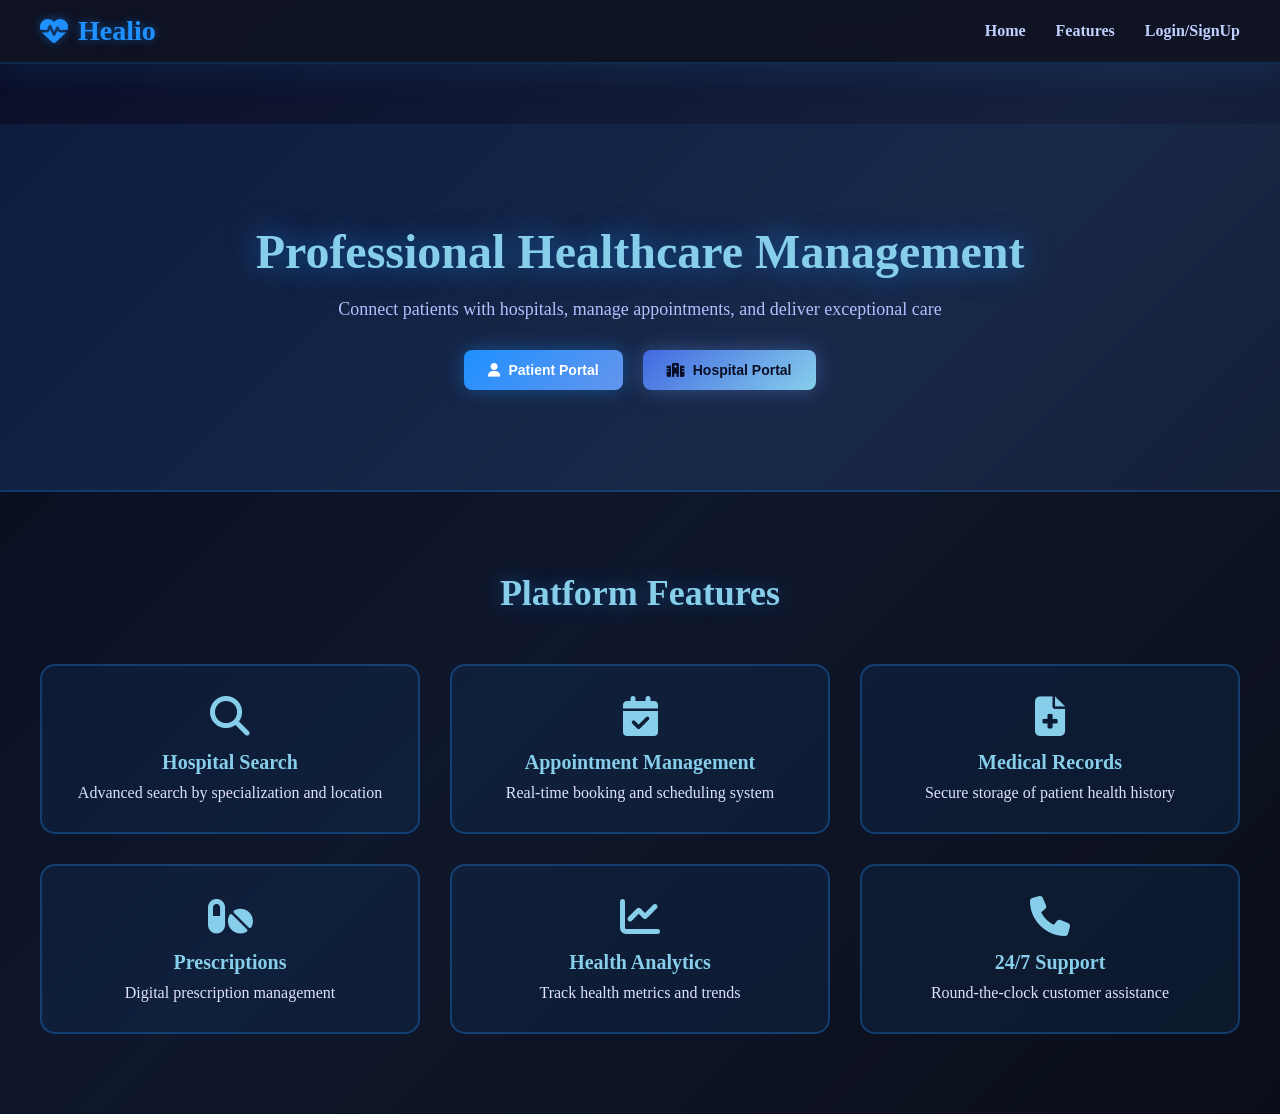
==== index.html @ 97d95d9b "Add files via upload" ====
﻿<!DOCTYPE html>
<html lang="en">
<head>
  <meta charset="UTF-8" />
  <meta name="viewport" content="width=device-width, initial-scale=1.0" />
  <title>Healio - Professional Healthcare Management</title>
  <link rel="stylesheet" href="style.css" />
  <link rel="stylesheet" href="https://cdnjs.cloudflare.com/ajax/libs/font-awesome/6.5.0/css/all.min.css" />
</head>
<body>

<!-- ECG Pulse Background -->
<svg class="ecg-bg" viewBox="0 0 1000 100">
  <defs>
    <linearGradient id="ecgGradient" x1="0%" y1="0%" x2="100%" y2="0%">
      <stop offset="0%" style="stop-color:#1e90ff;stop-opacity:0.3" />
      <stop offset="50%" style="stop-color:#87ceeb;stop-opacity:0.6" />
      <stop offset="100%" style="stop-color:#1e90ff;stop-opacity:0.3" />
    </linearGradient>
  </defs>
  <polyline class="ecg-line" points="0,50 50,50 60,40 70,60 80,50 130,50 140,45 150,55 160,50 210,50 220,30 230,70 240,50 290,50 300,50 350,50 400,50 450,50 500,50 550,50 600,50 650,50 700,50 750,50 800,50 850,50 900,50 950,50 1000,50" fill="none" stroke="url(#ecgGradient)" stroke-width="2"/>
</svg>

<!-- Navigation -->
<nav class="professional-nav">
  <div class="nav-left">
    <div class="logo">
      <i class="fas fa-heartbeat"></i>
      <span>Healio</span>
    </div>
  </div>
  <ul id="menu" class="nav-menu">
    <li><a href="#hero">Home</a></li>
    <li><a href="#features">Features</a></li>
    <li><a href="login.html">Login/SignUp</a></li>
  </ul>
  <div class="menuBtn" onclick="toggleMenu()">
    <i class="fas fa-bars"></i>
  </div>
</nav>

<!-- Public Area -->
<div id="publicArea">
  <section id="hero" class="hero-section">
    <div class="hero-content">
      <h1>Professional Healthcare Management</h1>
      <p>Connect patients with hospitals, manage appointments, and deliver exceptional care</p>
      <div class="hero-buttons">
        <button class="btn btn-primary" onclick="openModal('\''patientModal'\'')"><i class="fas fa-user"></i> Patient Portal</button>
        <button class="btn btn-secondary" onclick="openModal('\''hospitalModal'\'')"><i class="fas fa-hospital"></i> Hospital Portal</button>
      </div>
    </div>
  </section>

  <section id="features" class="features-section">
    <h2>Platform Features</h2>
    <div class="features-grid">
      <div class="feature-card">
        <i class="fas fa-search"></i>
        <h3>Hospital Search</h3>
        <p>Advanced search by specialization and location</p>
      </div>
      <div class="feature-card">
        <i class="fas fa-calendar-check"></i>
        <h3>Appointment Management</h3>
        <p>Real-time booking and scheduling system</p>
      </div>
      <div class="feature-card">
        <i class="fas fa-file-medical"></i>
        <h3>Medical Records</h3>
        <p>Secure storage of patient health history</p>
      </div>
      <div class="feature-card">
        <i class="fas fa-pills"></i>
        <h3>Prescriptions</h3>
        <p>Digital prescription management</p>
      </div>
      <div class="feature-card">
        <i class="fas fa-chart-line"></i>
        <h3>Health Analytics</h3>
        <p>Track health metrics and trends</p>
      </div>
      <div class="feature-card">
        <i class="fas fa-phone"></i>
        <h3>24/7 Support</h3>
        <p>Round-the-clock customer assistance</p>
      </div>
    </div>
  </section>
</div>

<!-- Patient Dashboard -->
<section id="patientDashboard" class="dashboard hidden">
  <div class="dashboard-header">
    <div class="header-left">
      <h2 id="welcomePatient" class="welcome-text"></h2>
      <p class="header-subtitle">Patient Health Management Portal</p>
    </div>
    <button class="btn btn-logout" onclick="logout()"><i class="fas fa-sign-out-alt"></i> Logout</button>
  </div>

  <div class="dashboard-content">
    <div class="dashboard-left">
      <!-- Hospital Search -->
      <div class="card search-card">
        <h3><i class="fas fa-hospital"></i> Find Hospitals</h3>
        <div class="search-box">
          <input type="text" id="searchInput" placeholder="Search by service (fever, surgery, dental...)" />
          <button class="btn btn-search" onclick="searchHospital()"><i class="fas fa-search"></i></button>
        </div>
      </div>

      <!-- Search Results -->
      <div id="results" class="results-container"></div>
    </div>

    <div class="dashboard-right">
      <!-- Scheduled Appointments -->
      <div class="card appointments-card">
        <h3><i class="fas fa-calendar-check"></i> My Appointments</h3>
        <div id="meetingBox" class="appointments-list">
          <p class="empty-state">No appointments scheduled</p>
        </div>
      </div>

      <!-- Health Tips -->
      <div class="card health-tips-card">
        <h3><i class="fas fa-lightbulb"></i> Health Tips</h3>
        <div class="tips-container">
          <div class="tip">
            <i class="fas fa-droplet"></i>
            <p>Stay hydrated - drink 8 glasses of water daily</p>
          </div>
          <div class="tip">
            <i class="fas fa-running"></i>
            <p>Exercise for 30 minutes daily</p>
          </div>
          <div class="tip">
            <i class="fas fa-moon"></i>
            <p>Get 7-8 hours of quality sleep</p>
          </div>
        </div>
      </div>

      <!-- Medical Records -->
      <div class="card records-card">
        <h3><i class="fas fa-file-medical"></i> Medical Records</h3>
        <div id="medicalRecords" class="records-list">
          <p class="empty-state">No records available</p>
        </div>
      </div>
    </div>
  </div>
</section>

<!-- Hospital Dashboard -->
<section id="hospitalDashboard" class="dashboard hidden">
  <div class="dashboard-header">
    <div class="header-left">
      <h2 id="welcomeHospital" class="welcome-text"></h2>
      <p class="header-subtitle">Hospital Management Portal</p>
    </div>
    <button class="btn btn-logout" onclick="logout()"><i class="fas fa-sign-out-alt"></i> Logout</button>
  </div>

  <div class="dashboard-tabs">
    <button class="tab-btn active" onclick="switchTab('\''appointments'\'')"><i class="fas fa-calendar"></i> Appointments</button>
    <button class="tab-btn" onclick="switchTab('\''profile'\'')"><i class="fas fa-hospital"></i> Profile</button>
    <button class="tab-btn" onclick="switchTab('\''records'\'')"><i class="fas fa-files"></i> Patient Records</button>
    <button class="tab-btn" onclick="switchTab('\''prescriptions'\'')"><i class="fas fa-prescription-bottle"></i> Prescriptions</button>
  </div>

  <div class="dashboard-content hospital-content">
    <div id="appointments-tab" class="tab-content active">
      <div class="card">
        <h3><i class="fas fa-calendar-check"></i> Incoming Appointments</h3>
        <div id="hospitalAppointments" class="appointments-list">
          <p class="empty-state">No appointments</p>
        </div>
      </div>
    </div>

    <div id="profile-tab" class="tab-content hidden">
      <div class="card">
        <h3><i class="fas fa-hospital"></i> Hospital Profile</h3>
        <form id="hospitalProfileForm" onsubmit="event.preventDefault(); saveHospitalProfile()" class="profile-form">
          <div class="form-group">
            <label>Hospital Name</label>
            <input type="text" id="profileHospitalName" readonly class="form-input" />
          </div>
          <div class="form-group">
            <label>Email</label>
            <input type="email" id="profileHospitalEmail" class="form-input" />
          </div>
          <div class="form-group">
            <label>Services (comma separated)</label>
            <input type="text" id="profileHospitalServices" placeholder="fever, surgery, cardiology" class="form-input" />
          </div>
          <div class="form-group">
            <label>Address</label>
            <input type="text" id="profileHospitalAddress" placeholder="City Center, Street Name" class="form-input" />
          </div>
          <div class="form-group">
            <label>Distance (km)</label>
            <input type="number" step="0.1" id="profileHospitalDistance" placeholder="5.0" class="form-input" />
          </div>
          <div class="form-group">
            <label>Contact Number</label>
            <input type="tel" id="profileHospitalPhone" placeholder="+1234567890" class="form-input" />
          </div>
          <button type="submit" class="btn btn-primary"><i class="fas fa-save"></i> Save Profile</button>
        </form>
      </div>
    </div>

    <div id="records-tab" class="tab-content hidden">
      <div class="card">
        <h3><i class="fas fa-file-medical"></i> Patient Records</h3>
        <div id="hospitalRecords" class="records-list">
          <p class="empty-state">No patient records</p>
        </div>
      </div>
    </div>

    <div id="prescriptions-tab" class="tab-content hidden">
      <div class="card">
        <h3><i class="fas fa-prescription-bottle"></i> Issue Prescription</h3>
        <form id="prescriptionForm" onsubmit="event.preventDefault(); issuePrescription()" class="profile-form">
          <div class="form-group">
            <label>Patient Name</label>
            <input type="text" id="prescPatientName" placeholder="Enter patient name" class="form-input" />
          </div>
          <div class="form-group">
            <label>Diagnosis</label>
            <input type="text" id="prescDiagnosis" placeholder="Medical condition" class="form-input" />
          </div>
          <div class="form-group">
            <label>Medications</label>
            <textarea id="prescMedications" placeholder="List medications and dosage" class="form-input" rows="4"></textarea>
          </div>
          <button type="submit" class="btn btn-primary"><i class="fas fa-plus"></i> Issue Prescription</button>
        </form>
      </div>

      <div class="card">
        <h3>Issued Prescriptions</h3>
        <div id="issuedPrescriptions" class="records-list">
          <p class="empty-state">No prescriptions issued</p>
        </div>
      </div>
    </div>
  </div>
</section>

<!-- Patient Login Modal -->
<div class="modal" id="patientModal">
  <div class="modal-content">
    <div class="modal-header">
      <h2><i class="fas fa-user-md"></i> Patient Portal</h2>
      <span class="modal-close" onclick="closeModal('\''patientModal'\'')">&times;</span>
    </div>
    <form onsubmit="event.preventDefault(); patientLogin()" class="modal-form">
      <input type="text" id="pname" placeholder="Full Name" required />
      <input type="email" id="pemail" placeholder="Email Address" required />
      <input type="password" id="ppassword" placeholder="Password" required />
      <button type="submit" class="btn btn-primary btn-full"><i class="fas fa-sign-in-alt"></i> Login</button>
    </form>
  </div>
</div>

<!-- Hospital Login Modal -->
<div class="modal" id="hospitalModal">
  <div class="modal-content">
    <div class="modal-header">
      <h2><i class="fas fa-hospital"></i> Hospital Portal</h2>
      <span class="modal-close" onclick="closeModal('\''hospitalModal'\'')">&times;</span>
    </div>
    <form onsubmit="event.preventDefault(); hospitalLogin()" class="modal-form">
      <input type="text" id="hname" placeholder="Hospital Name" required />
      <input type="email" id="hemail" placeholder="Email Address" required />
      <input type="password" id="hpassword" placeholder="Password" required />
      <input type="text" id="hservices" placeholder="Services (fever, surgery, etc.)" />
      <input type="text" id="haddress" placeholder="Address" />
      <input type="number" id="hdistance" step="0.1" placeholder="Distance (km)" />
      <button type="submit" class="btn btn-primary btn-full"><i class="fas fa-sign-in-alt"></i> Login / Register</button>
    </form>
  </div>
</div>

<script src="script.js"></script>
</body>
</html>
---- style.css ----
﻿* {
  margin: 0;
  padding: 0;
  box-sizing: border-box;
}

body {
  font-family: '"'"'Segoe UI'"'"', Tahoma, Geneva, Verdana, sans-serif;
  background: linear-gradient(135deg, #0a0e27 0%, #16213e 50%, #0f1423 100%);
  color: #e0e0ff;
  overflow-x: hidden;
  min-height: 100vh;
  position: relative;
}

/* ECG Background Animation */
.ecg-bg {
  position: fixed;
  top: 0;
  left: 0;
  width: 100%;
  height: 60px;
  opacity: 0.15;
  z-index: 1;
  animation: ecgPulse 3s ease-in-out infinite;
}

.ecg-line {
  filter: drop-shadow(0 0 3px #1e90ff);
  animation: ecgDraw 4s linear infinite;
}

@keyframes ecgPulse {
  0%, 100% { opacity: 0.1; }
  50% { opacity: 0.25; }
}

@keyframes ecgDraw {
  0% { stroke-dashoffset: 1000; }
  100% { stroke-dashoffset: 0; }
}

/* Professional Navigation */
.professional-nav {
  background: rgba(15, 20, 35, 0.95);
  backdrop-filter: blur(10px);
  border-bottom: 2px solid rgba(30, 144, 255, 0.2);
  padding: 15px 40px;
  display: flex;
  justify-content: space-between;
  align-items: center;
  position: sticky;
  top: 0;
  z-index: 1000;
  box-shadow: 0 10px 30px rgba(30, 144, 255, 0.1);
}

.logo {
  font-size: 28px;
  font-weight: 800;
  color: #1e90ff;
  text-shadow: 0 0 10px rgba(30, 144, 255, 0.5);
  display: flex;
  align-items: center;
  gap: 10px;
}

.logo i {
  animation: heartbeat 1.5s ease-in-out infinite;
}

@keyframes heartbeat {
  0%, 100% { transform: scale(1); }
  50% { transform: scale(1.2); }
}

.nav-menu {
  display: flex;
  list-style: none;
  gap: 30px;
  align-items: center;
}

.nav-menu a {
  color: #c0d0ff;
  text-decoration: none;
  font-weight: 600;
  transition: all 0.3s;
  position: relative;
}

.nav-menu a::after {
  content: '';
  position: absolute;
  bottom: -5px;
  left: 0;
  width: 0;
  height: 2px;
  background: #1e90ff;
  transition: width 0.3s;
}

.nav-menu a:hover::after {
  width: 100%;
}

.menuBtn {
  display: none;
  font-size: 24px;
  color: #1e90ff;
  cursor: pointer;
}

/* Buttons */
.btn {
  padding: 12px 24px;
  border: none;
  border-radius: 8px;
  font-weight: 600;
  cursor: pointer;
  transition: all 0.3s;
  font-size: 14px;
  display: inline-flex;
  align-items: center;
  gap: 8px;
}

.btn-primary {
  background: linear-gradient(135deg, #1e90ff 0%, #6495ed 100%);
  color: #ffffff;
  box-shadow: 0 0 20px rgba(30, 144, 255, 0.4);
}

.btn-primary:hover {
  transform: translateY(-3px);
  box-shadow: 0 0 30px rgba(30, 144, 255, 0.7);
}

.btn-secondary {
  background: linear-gradient(135deg, #4169e1 0%, #87ceeb 100%);
  color: #0a0e27;
  box-shadow: 0 0 20px rgba(100, 149, 237, 0.4);
}

.btn-secondary:hover {
  transform: translateY(-3px);
  box-shadow: 0 0 30px rgba(100, 149, 237, 0.7);
}

.btn-search {
  background: #1e90ff !important;
  color: #ffffff !important;
  padding: 10px 16px !important;
}

.btn-logout {
  background: rgba(255, 100, 100, 0.2) !important;
  color: #ff6464 !important;
  border: 1px solid #ff6464;
}

.btn-logout:hover {
  background: rgba(255, 100, 100, 0.4) !important;
}

.btn-full {
  width: 100%;
  justify-content: center;
}

/* Hero Section */
.hero-section {
  padding: 100px 40px;
  text-align: center;
  background: linear-gradient(135deg, rgba(30, 144, 255, 0.1) 0%, rgba(70, 130, 180, 0.05) 100%);
  border-bottom: 2px solid rgba(30, 144, 255, 0.2);
  margin-top: 60px;
}

.hero-content h1 {
  font-size: 48px;
  color: #87ceeb;
  text-shadow: 0 0 30px rgba(30, 144, 255, 0.6);
  margin-bottom: 20px;
}

.hero-content p {
  font-size: 18px;
  color: #b0c0ff;
  margin-bottom: 30px;
}

.hero-buttons {
  display: flex;
  gap: 20px;
  justify-content: center;
  flex-wrap: wrap;
}

/* Features Section */
.features-section {
  padding: 80px 40px;
  background: rgba(0, 0, 0, 0.3);
}

.features-section h2 {
  font-size: 36px;
  text-align: center;
  margin-bottom: 50px;
  color: #87ceeb;
  text-shadow: 0 0 20px rgba(30, 144, 255, 0.4);
}

.features-grid {
  display: grid;
  grid-template-columns: repeat(auto-fit, minmax(280px, 1fr));
  gap: 30px;
}

.feature-card {
  background: rgba(30, 144, 255, 0.08);
  border: 2px solid rgba(30, 144, 255, 0.3);
  border-radius: 15px;
  padding: 30px;
  text-align: center;
  transition: all 0.3s;
  cursor: pointer;
}

.feature-card:hover {
  transform: translateY(-10px);
  border-color: #1e90ff;
  box-shadow: 0 20px 40px rgba(30, 144, 255, 0.4);
}

.feature-card i {
  font-size: 40px;
  color: #87ceeb;
  margin-bottom: 15px;
}

.feature-card h3 {
  font-size: 20px;
  margin-bottom: 10px;
  color: #87ceeb;
}

/* Modals */
.modal {
  display: none;
  position: fixed;
  top: 0;
  left: 0;
  width: 100%;
  height: 100%;
  background: rgba(0, 0, 0, 0.8);
  justify-content: center;
  align-items: center;
  z-index: 2000;
  backdrop-filter: blur(5px);
}

.modal.show {
  display: flex;
}

.modal-content {
  background: linear-gradient(135deg, #0a0e27 0%, #16213e 100%);
  border: 2px solid rgba(30, 144, 255, 0.4);
  border-radius: 20px;
  padding: 40px;
  max-width: 500px;
  width: 90%;
  box-shadow: 0 0 50px rgba(30, 144, 255, 0.4);
  animation: slideIn 0.3s ease-out;
}

@keyframes slideIn {
  from {
    opacity: 0;
    transform: translateY(-50px);
  }
  to {
    opacity: 1;
    transform: translateY(0);
  }
}

.modal-header {
  display: flex;
  justify-content: space-between;
  align-items: center;
  margin-bottom: 30px;
  border-bottom: 2px solid rgba(30, 144, 255, 0.2);
  padding-bottom: 20px;
}

.modal-header h2 {
  color: #87ceeb;
  font-size: 24px;
  text-shadow: 0 0 10px rgba(30, 144, 255, 0.5);
}

.modal-close {
  font-size: 32px;
  color: #ff6464;
  cursor: pointer;
  transition: all 0.3s;
}

.modal-close:hover {
  transform: scale(1.2);
  text-shadow: 0 0 10px rgba(255, 100, 100, 0.6);
}

.modal-form {
  display: flex;
  flex-direction: column;
  gap: 15px;
}

.modal-form input,
.modal-form textarea {
  padding: 12px;
  border: 2px solid rgba(30, 144, 255, 0.2);
  border-radius: 8px;
  background: rgba(30, 144, 255, 0.08);
  color: #e0e0ff;
  font-size: 14px;
  transition: all 0.3s;
}

.modal-form input:focus,
.modal-form textarea:focus {
  outline: none;
  border-color: #1e90ff;
  box-shadow: 0 0 10px rgba(30, 144, 255, 0.4);
  background: rgba(30, 144, 255, 0.12);
}

/* Dashboard */
.dashboard {
  padding: 40px;
  margin-top: 60px;
  min-height: 100vh;
}

.dashboard-header {
  display: flex;
  justify-content: space-between;
  align-items: flex-start;
  margin-bottom: 40px;
  padding: 30px;
  background: linear-gradient(135deg, rgba(30, 144, 255, 0.12) 0%, rgba(100, 149, 237, 0.08) 100%);
  border-radius: 15px;
  border: 2px solid rgba(30, 144, 255, 0.3);
}

.welcome-text {
  color: #87ceeb;
  font-size: 32px;
  text-shadow: 0 0 20px rgba(30, 144, 255, 0.5);
  margin-bottom: 10px;
}

.header-subtitle {
  color: #a0b0ff;
  font-size: 14px;
}

/* Dashboard Tabs */
.dashboard-tabs {
  display: flex;
  gap: 15px;
  margin-bottom: 30px;
  overflow-x: auto;
  padding-bottom: 10px;
}

.tab-btn {
  padding: 12px 20px;
  background: rgba(30, 144, 255, 0.1);
  border: 2px solid rgba(30, 144, 255, 0.2);
  border-radius: 8px;
  color: #a0b0ff;
  cursor: pointer;
  transition: all 0.3s;
  font-weight: 600;
  white-space: nowrap;
  display: flex;
  align-items: center;
  gap: 8px;
}

.tab-btn.active {
  background: linear-gradient(135deg, #1e90ff 0%, #6495ed 100%);
  color: #ffffff;
  border-color: #1e90ff;
  box-shadow: 0 0 20px rgba(30, 144, 255, 0.6);
}

.tab-btn:hover {
  border-color: #1e90ff;
}

/* Dashboard Content */
.dashboard-content {
  display: grid;
  grid-template-columns: 2fr 1fr;
  gap: 30px;
}

.dashboard-left {
  display: flex;
  flex-direction: column;
  gap: 30px;
}

.dashboard-right {
  display: flex;
  flex-direction: column;
  gap: 30px;
}

.hospital-content {
  grid-template-columns: 1fr;
}

/* Cards */
.card {
  background: linear-gradient(135deg, rgba(30, 144, 255, 0.12) 0%, rgba(100, 149, 237, 0.08) 100%);
  border: 2px solid rgba(30, 144, 255, 0.3);
  border-radius: 15px;
  padding: 25px;
  box-shadow: 0 10px 30px rgba(30, 144, 255, 0.2);
  transition: all 0.3s;
}

.card:hover {
  border-color: #1e90ff;
  box-shadow: 0 10px 40px rgba(30, 144, 255, 0.3);
}

.card h3 {
  color: #87ceeb;
  font-size: 18px;
  margin-bottom: 20px;
  display: flex;
  align-items: center;
  gap: 10px;
  text-shadow: 0 0 10px rgba(30, 144, 255, 0.4);
}

/* Search Box */
.search-box {
  display: flex;
  gap: 10px;
}

.search-box input {
  flex: 1;
  padding: 12px;
  border: 2px solid rgba(30, 144, 255, 0.2);
  border-radius: 8px;
  background: rgba(30, 144, 255, 0.08);
  color: #e0e0ff;
}

.search-box input:focus {
  outline: none;
  border-color: #1e90ff;
  box-shadow: 0 0 15px rgba(30, 144, 255, 0.4);
}

/* Results Container */
.results-container {
  display: flex;
  flex-direction: column;
  gap: 15px;
}

.result {
  background: rgba(30, 144, 255, 0.12);
  border: 2px solid rgba(30, 144, 255, 0.3);
  border-radius: 10px;
  padding: 20px;
  transition: all 0.3s;
}

.result:hover {
  border-color: #1e90ff;
  box-shadow: 0 10px 30px rgba(30, 144, 255, 0.3);
  transform: translateX(5px);
}

.result h3 {
  color: #87ceeb;
  margin-bottom: 10px;
  font-size: 18px;
}

.result p {
  color: #b0c0ff;
  font-size: 14px;
  margin: 5px 0;
}

.result button {
  width: 100%;
  margin-top: 15px;
}

/* Appointments List */
.appointments-list {
  display: flex;
  flex-direction: column;
  gap: 15px;
}

.appointment-item {
  background: rgba(30, 144, 255, 0.1);
  border-left: 4px solid #1e90ff;
  border-radius: 8px;
  padding: 15px;
  transition: all 0.3s;
}

.appointment-item:hover {
  background: rgba(30, 144, 255, 0.18);
  transform: translateX(5px);
}

.appointment-item p {
  color: #c0d0ff;
  font-size: 14px;
  margin: 5px 0;
}

.appointment-item b {
  color: #87ceeb;
}

/* Empty State */
.empty-state {
  text-align: center;
  color: #808080;
  padding: 30px;
  font-style: italic;
}

/* Form Groups */
.form-group {
  display: flex;
  flex-direction: column;
  gap: 8px;
}

.form-group label {
  color: #a0b0ff;
  font-weight: 600;
  font-size: 14px;
}

.form-input {
  padding: 12px;
  border: 2px solid rgba(30, 144, 255, 0.2);
  border-radius: 8px;
  background: rgba(30, 144, 255, 0.08);
  color: #e0e0ff;
  font-size: 14px;
  transition: all 0.3s;
}

.form-input:focus {
  outline: none;
  border-color: #1e90ff;
  box-shadow: 0 0 15px rgba(30, 144, 255, 0.4);
  background: rgba(30, 144, 255, 0.12);
}

.form-input:read-only {
  background: rgba(0, 0, 0, 0.3);
  color: #808080;
  cursor: not-allowed;
}

/* Health Tips */
.tips-container {
  display: flex;
  flex-direction: column;
  gap: 15px;
}

.tip {
  display: flex;
  gap: 15px;
  align-items: flex-start;
  padding: 15px;
  background: rgba(30, 144, 255, 0.1);
  border-radius: 8px;
  border-left: 4px solid #1e90ff;
}

.tip i {
  color: #1e90ff;
  font-size: 18px;
  flex-shrink: 0;
  margin-top: 3px;
}

.tip p {
  color: #b0c0ff;
  font-size: 14px;
}

.hidden {
  display: none !important;
}

.show {
  display: flex !important;
}

.tab-content {
  display: none;
}

.tab-content.active {
  display: block;
}

/* Responsive */
@media (max-width: 768px) {
  .professional-nav {
    padding: 15px 20px;
  }

  .nav-menu {
    display: none;
  }

  .menuBtn {
    display: block;
  }

  .dashboard-content {
    grid-template-columns: 1fr;
  }

  .hero-content h1 {
    font-size: 32px;
  }

  .modal-content {
    padding: 30px 20px;
  }

  .dashboard-header {
    flex-direction: column;
    gap: 20px;
  }
}
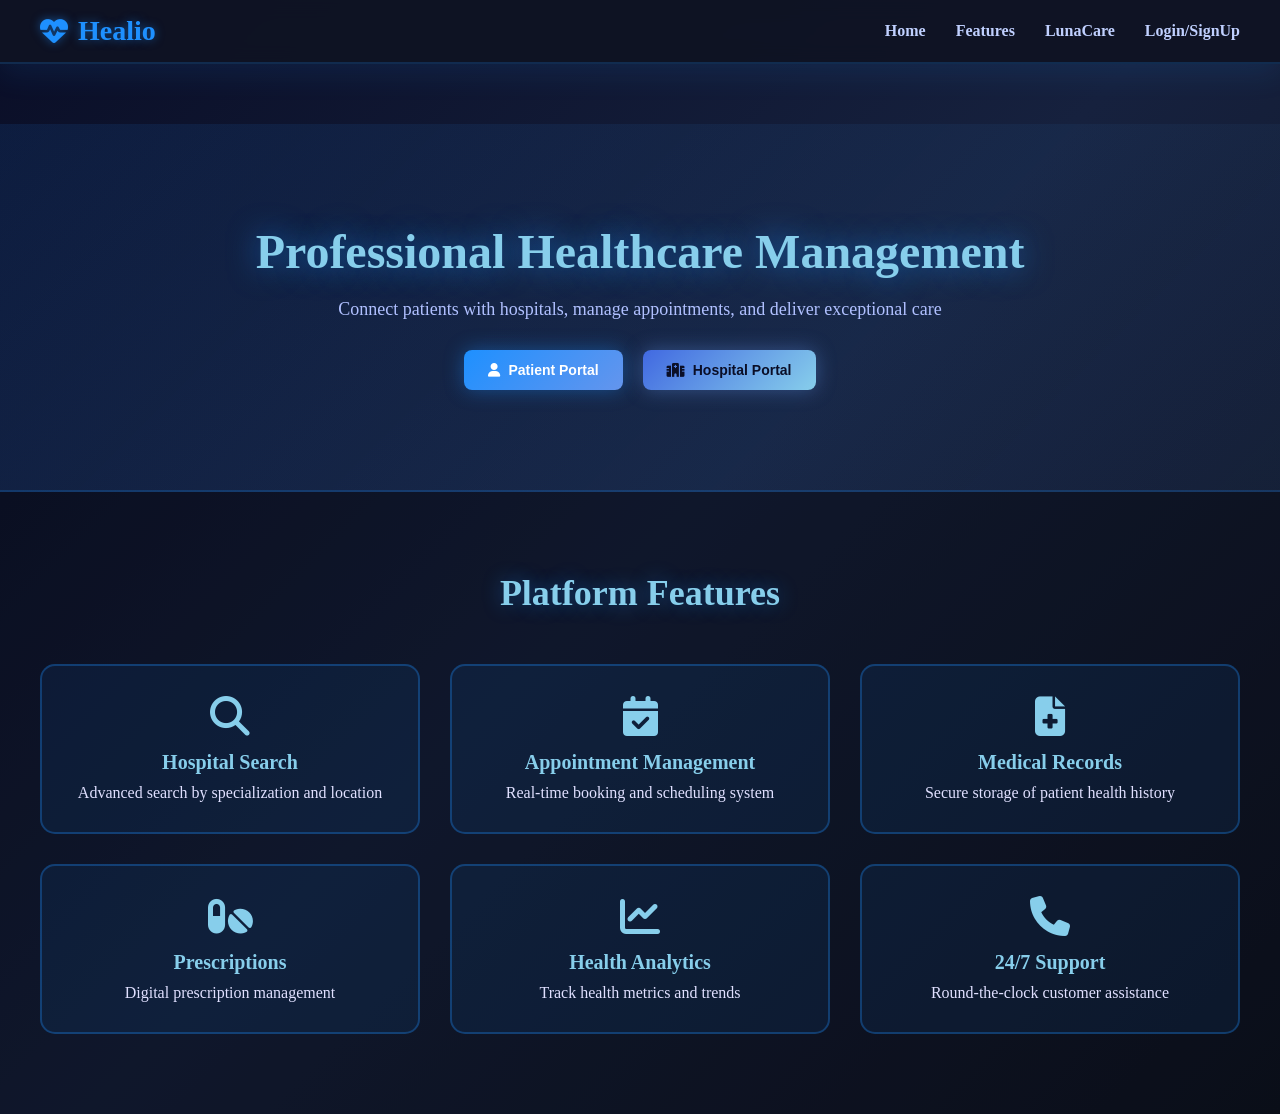
==== commit 10eab238: "Update index.html" ====
--- a/index.html
+++ b/index.html
@@ -1,4 +1,4 @@
-﻿<!DOCTYPE html>
+<!DOCTYPE html>
 <html lang="en">
 <head>
   <meta charset="UTF-8" />
@@ -32,6 +32,7 @@
   <ul id="menu" class="nav-menu">
     <li><a href="#hero">Home</a></li>
     <li><a href="#features">Features</a></li>
+    <li><a href="women.html">LunaCare</a></li>
     <li><a href="login.html">Login/SignUp</a></li>
   </ul>
   <div class="menuBtn" onclick="toggleMenu()">
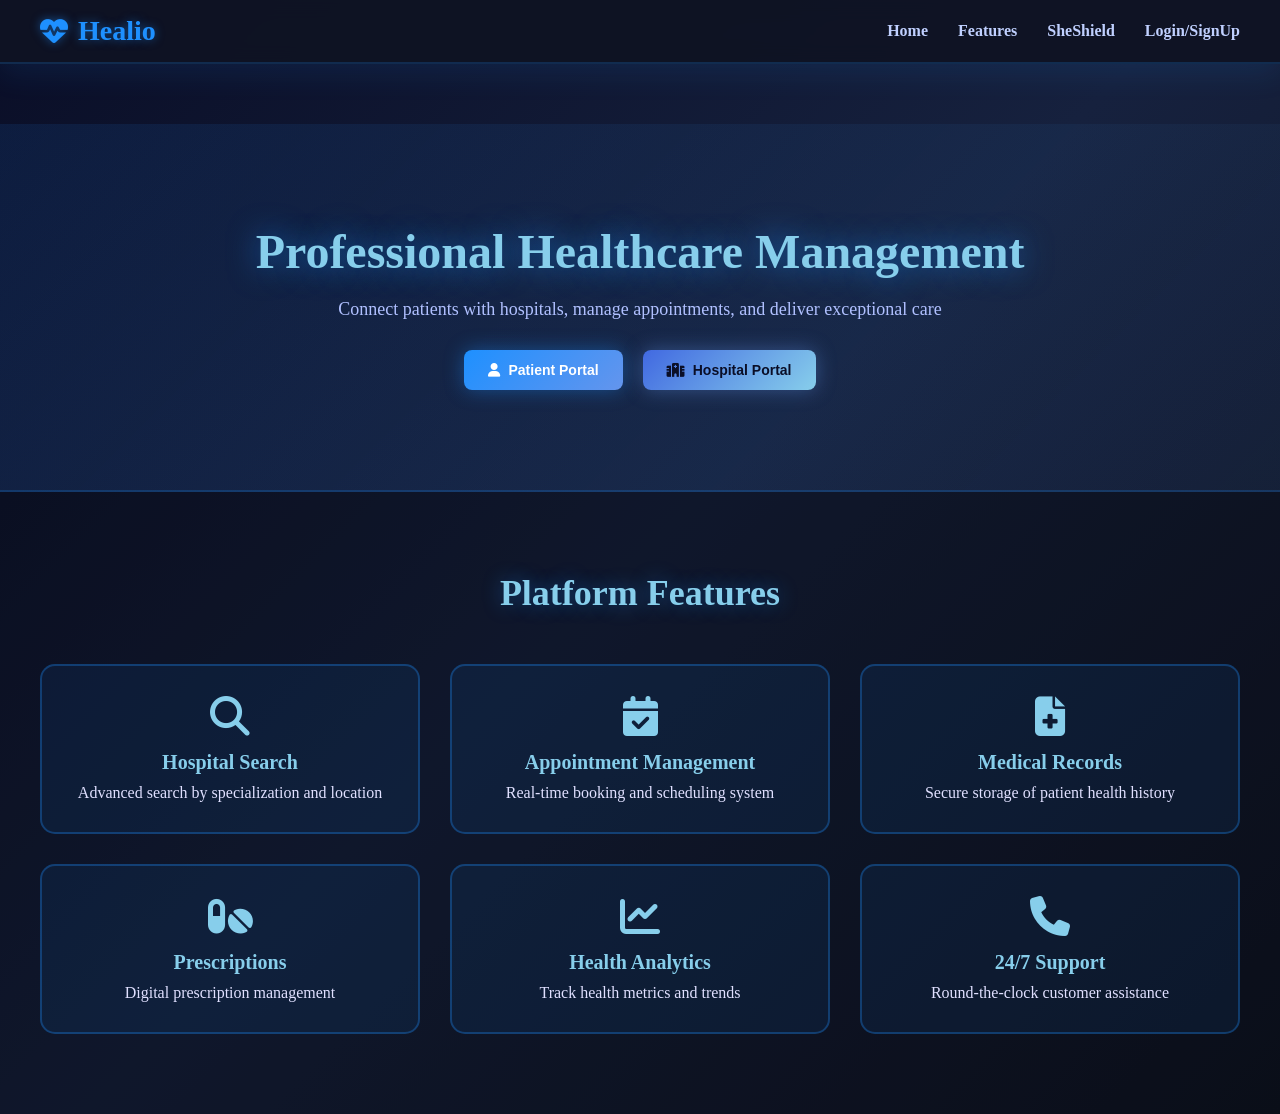
==== commit 2cbae9d9: "Update index.html" ====
--- a/index.html
+++ b/index.html
@@ -32,7 +32,7 @@
   <ul id="menu" class="nav-menu">
     <li><a href="#hero">Home</a></li>
     <li><a href="#features">Features</a></li>
-    <li><a href="women.html">LunaCare</a></li>
+    <li><a href="women.html">SheShield</a></li>
     <li><a href="login.html">Login/SignUp</a></li>
   </ul>
   <div class="menuBtn" onclick="toggleMenu()">
